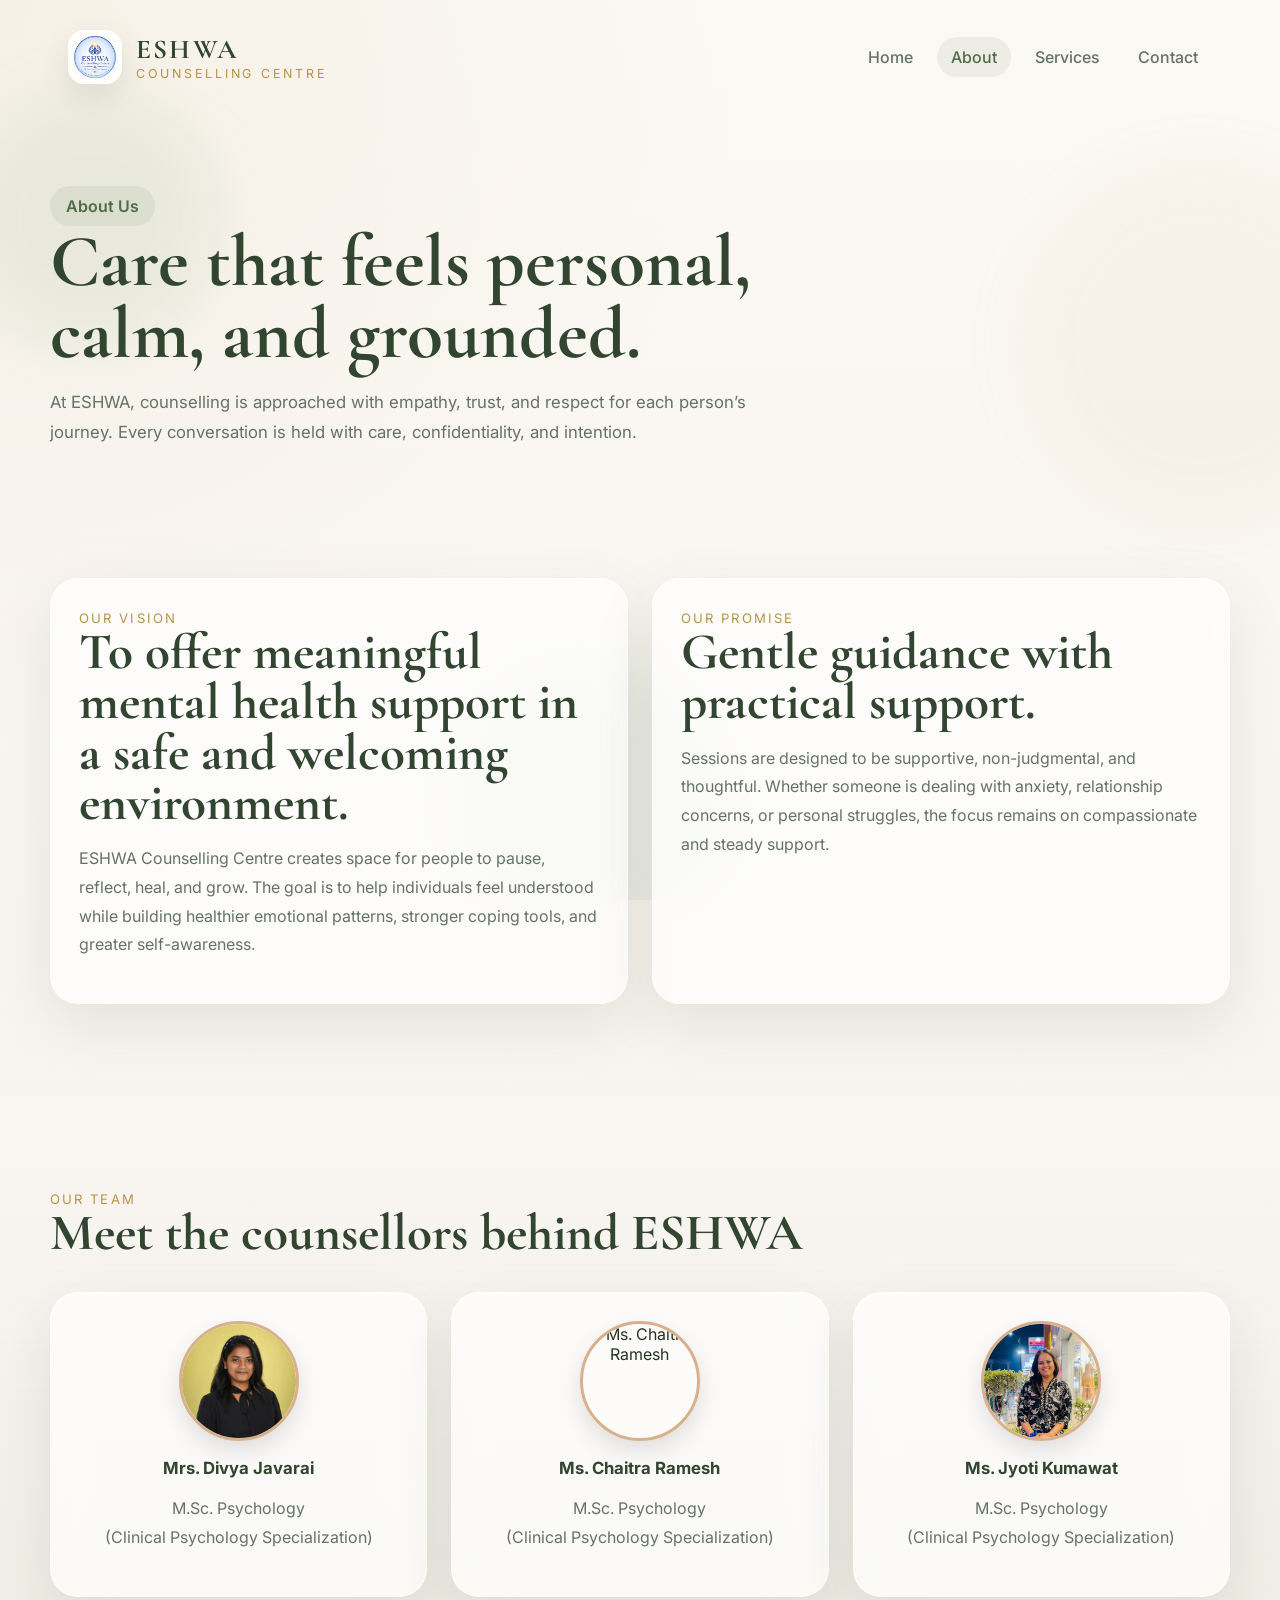
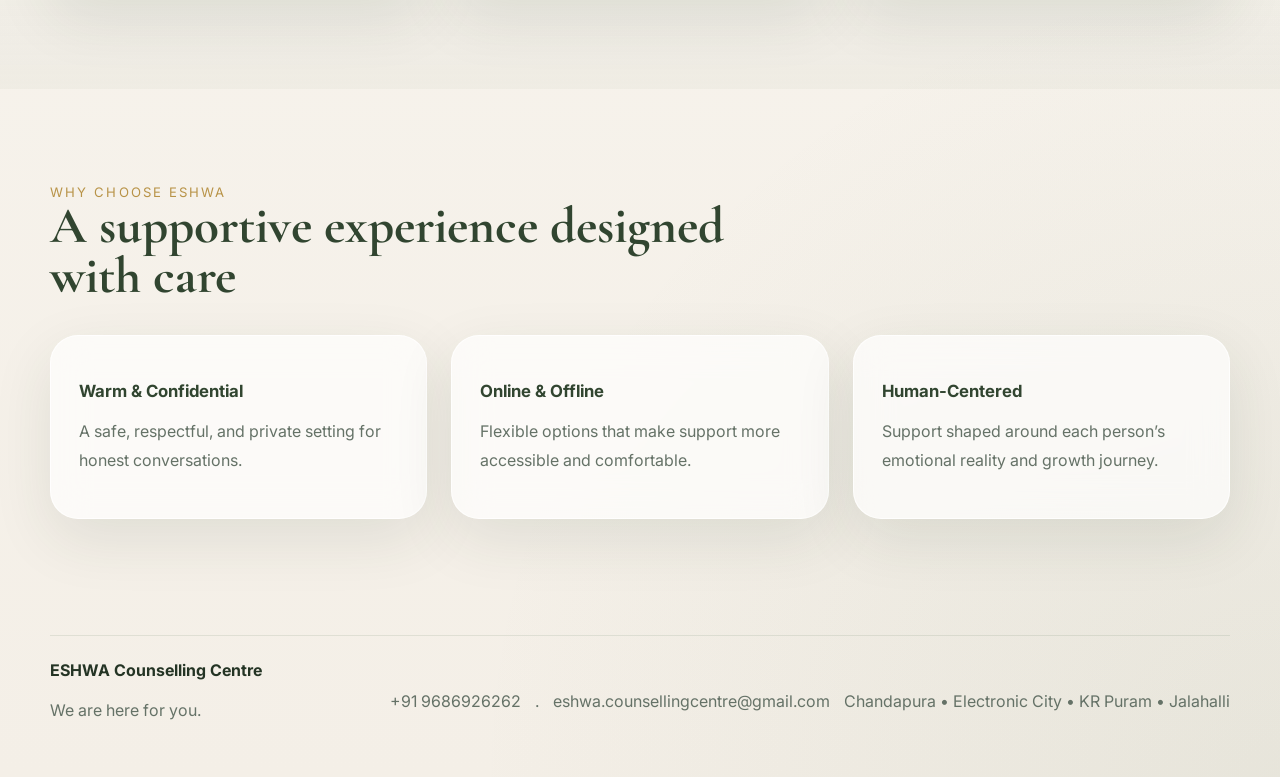
==== about.html @ 6096e4e2 "first commit" ====
<!DOCTYPE html>
<html lang="en">
<head>
  <meta charset="UTF-8" />
  <meta name="viewport" content="width=device-width, initial-scale=1.0" />
  <title>About | ESHWA Counselling Centre</title>
  <link rel="preconnect" href="https://fonts.googleapis.com">
  <link rel="preconnect" href="https://fonts.gstatic.com" crossorigin>
  <link href="https://fonts.googleapis.com/css2?family=Cormorant+Garamond:wght@500;600;700&family=Inter:wght@400;500;600;700&display=swap" rel="stylesheet">
  <link rel="stylesheet" href="styles.css" />
</head>
<body>
  <div class="bg-orbs">
    <span class="orb orb-1"></span>
    <span class="orb orb-2"></span>
    <span class="orb orb-3"></span>
  </div>

  <header class="site-header" id="siteHeader">
    <div class="container nav-wrap">
      <a href="index.html" class="brand">
        <img src="assets/logo.png" alt="ESHWA Counselling Centre logo" />
        <div>
          <span>ESHWA</span>
          <small>Counselling Centre</small>
        </div>
      </a>

      <button class="nav-toggle" id="navToggle" aria-label="Toggle menu" aria-expanded="false">
        <span></span><span></span><span></span>
      </button>

      <nav class="site-nav" id="siteNav">
        <a href="index.html">Home</a>
        <a class="active" href="about.html">About</a>
        <a href="services.html">Services</a>
        <a href="contact.html">Contact</a>
      </nav>
    </div>
  </header>

  <main>
    <section class="page-hero container">
      <div class="reveal">
        <span class="pill">About Us</span>
        <h1>Care that feels personal, calm, and grounded.</h1>
        <p>
          At ESHWA, counselling is approached with empathy, trust, and respect for each person’s
          journey. Every conversation is held with care, confidentiality, and intention.
        </p>
      </div>
    </section>

    <section class="section">
      <div class="container split-grid">
        <div class="content-card reveal">
          <span class="eyebrow">Our Vision</span>
          <h2>To offer meaningful mental health support in a safe and welcoming environment.</h2>
          <p>
            ESHWA Counselling Centre creates space for people to pause, reflect, heal, and grow.
            The goal is to help individuals feel understood while building healthier emotional patterns,
            stronger coping tools, and greater self-awareness.
          </p>
        </div>

        <div class="content-card reveal delay-2">
          <span class="eyebrow">Our Promise</span>
          <h2>Gentle guidance with practical support.</h2>
          <p>
            Sessions are designed to be supportive, non-judgmental, and thoughtful. Whether someone
            is dealing with anxiety, relationship concerns, or personal struggles, the focus remains
            on compassionate and steady support.
          </p>
        </div>
      </div>
    </section>

    <section class="section soft-section">
      <div class="container">
        <div class="section-head reveal">
          <span class="eyebrow">Our Team</span>
          <h2>Meet the counsellors behind ESHWA</h2>
        </div>

        <div class="grid-3">
          <article class="card reveal">
            <img src="assets/divya.jpeg" alt="Mrs. Divya Javarai" class="team-photo" loading="lazy" />
            <h3>Mrs. Divya Javarai</h3>
            <p>M.Sc. Psychology<br />(Clinical Psychology Specialization)</p>
          </article>

          <article class="card reveal delay-1">
            <img src="assets/chaitra.png" alt="Ms. Chaitra Ramesh" class="team-photo" loading="lazy" />
            <h3>Ms. Chaitra Ramesh</h3>
            <p>M.Sc. Psychology<br />(Clinical Psychology Specialization)</p>
          </article>

          <article class="card reveal delay-2">
            <img src="assets/jyoti.jpeg" alt="Ms. Jyoti Kumawat" class="team-photo" loading="lazy" />
            <h3>Ms. Jyoti Kumawat</h3>
            <p>M.Sc. Psychology<br />(Clinical Psychology Specialization)</p>
          </article>
        </div>
      </div>
    </section>

    <section class="section">
      <div class="container">
        <div class="section-head reveal">
          <span class="eyebrow">Why Choose ESHWA</span>
          <h2>A supportive experience designed with care</h2>
        </div>

        <div class="grid-3">
          <article class="card reveal">
            <h3>Warm & Confidential</h3>
            <p>A safe, respectful, and private setting for honest conversations.</p>
          </article>

          <article class="card reveal delay-1">
            <h3>Online & Offline</h3>
            <p>Flexible options that make support more accessible and comfortable.</p>
          </article>

          <article class="card reveal delay-2">
            <h3>Human-Centered</h3>
            <p>Support shaped around each person’s emotional reality and growth journey.</p>
          </article>
        </div>
      </div>
    </section>
  </main>

  <footer class="site-footer">
    <div class="container footer-wrap">
      <div>
        <strong>ESHWA Counselling Centre</strong>
        <p>We are here for you.</p>
      </div>
      <div class="footer-links">
        <span>+91 9686926262</span>.
        <a href="mailto:eshwa.counsellingcentre@gmail.com">eshwa.counsellingcentre@gmail.com</a>
        <span>Chandapura • Electronic City • KR Puram • Jalahalli</span>
      </div>
    </div>
  </footer>

  <script src="script.js"></script>
</body>
</html>
---- styles.css ----
:root {
  --bg: #f8f5ef;
  --bg-soft: #f2eee6;
  --surface: rgba(255, 255, 255, 0.68);
  --surface-strong: #ffffff;
  --text: #243424;
  --muted: #657267;
  --brand: #4f6b48;
  --brand-dark: #314530;
  --gold: #b89347;
  --line: rgba(79, 107, 72, 0.12);
  --shadow: 0 20px 60px rgba(44, 61, 40, 0.1);
  --radius: 28px;
  --radius-md: 20px;
  --max-width: 1180px;
}

* {
  box-sizing: border-box;
}

html {
  scroll-behavior: smooth;
}

body {
  margin: 0;
  font-family: "Inter", sans-serif;
  color: var(--text);
  background:
    radial-gradient(circle at top left, rgba(184, 147, 71, 0.08), transparent 28%),
    radial-gradient(circle at bottom right, rgba(79, 107, 72, 0.08), transparent 30%),
    linear-gradient(180deg, #fbf9f4 0%, #f4efe7 100%);
  overflow-x: hidden;
}

img {
  display: block;
  max-width: 100%;
}

a {
  color: inherit;
  text-decoration: none;
}

.container {
  width: min(var(--max-width), calc(100% - 32px));
  margin: 0 auto;
}

.bg-orbs {
  position: fixed;
  inset: 0;
  pointer-events: none;
  z-index: -1;
  overflow: hidden;
}

.orb {
  position: absolute;
  border-radius: 999px;
  filter: blur(28px);
  opacity: 0.5;
  animation: drift 18s ease-in-out infinite alternate;
}

.orb-1 {
  width: 260px;
  height: 260px;
  background: rgba(143, 173, 132, 0.26);
  top: 10%;
  left: -40px;
}

.orb-2 {
  width: 360px;
  height: 360px;
  background: rgba(208, 188, 132, 0.18);
  right: -100px;
  top: 18%;
  animation-delay: 2s;
}

.orb-3 {
  width: 280px;
  height: 280px;
  background: rgba(123, 154, 116, 0.18);
  bottom: -40px;
  left: 35%;
  animation-delay: 4s;
}

.site-header {
  position: sticky;
  top: 0;
  z-index: 100;
  padding: 16px 0;
  transition: 0.3s ease;
}

.nav-wrap {
  display: flex;
  align-items: center;
  justify-content: space-between;
  gap: 18px;
  padding: 14px 18px;
  border-radius: 20px;
  transition: 0.3s ease;
}

.site-header.scrolled .nav-wrap {
  background: rgba(255, 255, 255, 0.72);
  backdrop-filter: blur(18px);
  border: 1px solid rgba(255, 255, 255, 0.8);
  box-shadow: var(--shadow);
}

.brand {
  display: flex;
  align-items: center;
  gap: 14px;
}

.brand img {
  width: 54px;
  height: 54px;
  object-fit: contain;
  border-radius: 16px;
  background: rgba(255, 255, 255, 0.9);
  padding: 6px;
  box-shadow: 0 10px 28px rgba(61, 79, 56, 0.12);
}

.brand span {
  display: block;
  font-family: "Cormorant Garamond", serif;
  font-size: 1.7rem;
  font-weight: 700;
  letter-spacing: 0.08em;
  color: var(--brand-dark);
}

.brand small {
  display: block;
  color: var(--gold);
  font-size: 0.78rem;
  letter-spacing: 0.22em;
  text-transform: uppercase;
}

.site-nav {
  display: flex;
  align-items: center;
  gap: 10px;
}

.site-nav a {
  padding: 10px 14px;
  border-radius: 999px;
  color: var(--muted);
  font-weight: 500;
  transition: 0.25s ease;
}

.site-nav a:hover,
.site-nav a.active {
  color: var(--brand);
  background: rgba(79, 107, 72, 0.08);
}

.nav-toggle {
  display: none;
  width: 48px;
  height: 48px;
  border: 0;
  border-radius: 14px;
  background: rgba(255, 255, 255, 0.76);
  cursor: pointer;
  padding: 0;
  place-items: center;
}

.nav-toggle span {
  display: block;
  width: 20px;
  height: 2px;
  background: var(--brand-dark);
  margin: 4px auto;
  border-radius: 999px;
}

.hero {
  display: grid;
  grid-template-columns: 1.1fr 0.9fr;
  gap: 28px;
  align-items: center;
  min-height: calc(100vh - 120px);
  padding: 32px 0 72px;
}

.page-hero {
  padding: 72px 0 22px;
}

.hero h1,
.page-hero h1,
.section-head h2,
.content-card h2,
.cta-banner h2 {
  margin: 0 0 14px;
  font-family: "Cormorant Garamond", serif;
  font-weight: 700;
  line-height: 0.98;
  color: var(--brand-dark);
}

.hero h1 {
  font-size: clamp(3rem, 7vw, 6rem);
}

.page-hero h1 {
  font-size: clamp(2.7rem, 6vw, 4.6rem);
  max-width: 820px;
}

.hero p,
.page-hero p,
.section-head p,
.content-card p,
.card p,
.site-footer p,
.cta-banner p {
  color: var(--muted);
  line-height: 1.8;
}

.hero p,
.page-hero p {
  max-width: 700px;
  font-size: 1.05rem;
}

.pill,
.eyebrow,
.mini-tag {
  display: inline-flex;
  align-items: center;
  gap: 8px;
  width: fit-content;
  border-radius: 999px;
}

.pill {
  padding: 10px 16px;
  background: rgba(79, 107, 72, 0.08);
  color: var(--brand);
  font-weight: 600;
}

.eyebrow,
.mini-tag {
  color: var(--gold);
  font-size: 0.82rem;
  text-transform: uppercase;
  letter-spacing: 0.16em;
}

.hero-actions,
.chip-row,
.footer-links {
  display: flex;
  flex-wrap: wrap;
  gap: 14px;
}

.btn {
  position: relative;
  display: inline-flex;
  justify-content: center;
  align-items: center;
  padding: 14px 22px;
  border-radius: 999px;
  font-weight: 600;
  transition: transform 0.25s ease, box-shadow 0.25s ease;
  overflow: hidden;
}

.btn:hover {
  transform: translateY(-3px);
}

.btn-primary {
  color: #fff;
  background: linear-gradient(135deg, var(--brand-dark), var(--brand));
  box-shadow: 0 16px 36px rgba(49, 69, 48, 0.22);
}

.btn-primary::after {
  content: "";
  position: absolute;
  inset: 0;
  background: linear-gradient(110deg, transparent 25%, rgba(255, 255, 255, 0.28) 50%, transparent 75%);
  transform: translateX(-140%);
  animation: shine 4.2s linear infinite;
}

.btn-secondary {
  color: var(--brand-dark);
  border: 1px solid var(--line);
  background: rgba(255, 255, 255, 0.66);
  backdrop-filter: blur(10px);
}

.hero-panel,
.card,
.content-card,
.quote-card,
.cta-banner,
.stat-card {
  background: var(--surface);
  border: 1px solid rgba(255, 255, 255, 0.76);
  backdrop-filter: blur(18px);
  box-shadow: var(--shadow);
}

.hero-panel {
  padding: 28px;
  border-radius: 30px;
}

.panel-top {
  display: flex;
  align-items: center;
  justify-content: space-between;
  gap: 16px;
  margin-bottom: 22px;
}

.panel-top img {
  width: 84px;
  height: 84px;
  object-fit: contain;
  animation: floatY 4s ease-in-out infinite;
}

.team-list {
  display: grid;
  gap: 16px;
  margin-bottom: 24px;
}

.team-line {
  padding-bottom: 14px;
  border-bottom: 1px solid var(--line);
}

.team-line:last-child {
  border-bottom: 0;
  padding-bottom: 0;
}

.team-line strong,
.card h3,
.content-card h2,
.cta-banner h2 {
  display: block;
}

.team-line strong,
.card h3 {
  margin-bottom: 6px;
  font-size: 1.05rem;
  color: var(--brand-dark);
}

.team-line span {
  color: var(--muted);
}

.stats-row {
  display: grid;
  grid-template-columns: repeat(3, 1fr);
  gap: 16px;
  margin-top: 32px;
}

.stat-card {
  padding: 18px;
  border-radius: 20px;
  text-align: center;
}

.stat-card strong {
  display: block;
  margin-bottom: 6px;
  color: var(--brand-dark);
}

.stat-card span {
  color: var(--muted);
  font-size: 0.92rem;
}

.section {
  padding: 92px 0;
}

.soft-section {
  background: linear-gradient(180deg, rgba(255,255,255,0.28), rgba(79,107,72,0.04));
}

.section-head {
  max-width: 760px;
  margin-bottom: 34px;
}

.section-head h2,
.content-card h2,
.cta-banner h2 {
  font-size: clamp(2.1rem, 4vw, 3.3rem);
}

.grid-3,
.split-grid,
.contact-grid,
.services-grid {
  display: grid;
  gap: 24px;
}

.grid-3 {
  grid-template-columns: repeat(3, 1fr);
}

.split-grid {
  grid-template-columns: 1fr 1fr;
  align-items: stretch;
}

.services-grid {
  grid-template-columns: repeat(4, 1fr);
}

.contact-grid {
  grid-template-columns: 1.1fr 0.9fr;
  align-items: start;
}

.card,
.content-card,
.quote-card {
  padding: 28px;
  border-radius: var(--radius);
  transition: transform 0.3s ease, box-shadow 0.3s ease;
}

.card:hover,
.content-card:hover,
.quote-card:hover {
  transform: translateY(-8px);
  box-shadow: 0 24px 64px rgba(44, 61, 40, 0.16);
}

.quote-card {
  display: grid;
  place-items: center;
  min-height: 100%;
  text-align: center;
  background: linear-gradient(135deg, rgba(79,107,72,0.1), rgba(184,147,71,0.08));
}

.quote-card p {
  margin: 0;
  font-family: "Cormorant Garamond", serif;
  font-size: clamp(2.1rem, 5vw, 3.5rem);
  color: var(--brand-dark);
}

.avatar {
  width: 64px;
  height: 64px;
  margin-bottom: 18px;
  border-radius: 18px;
  display: grid;
  place-items: center;
  background: linear-gradient(135deg, rgba(79,107,72,0.14), rgba(184,147,71,0.18));
  color: var(--brand-dark);
  font-weight: 700;
  letter-spacing: 0.08em;
}

.chip {
  padding: 10px 14px;
  border-radius: 999px;
  background: rgba(79, 107, 72, 0.08);
  color: var(--brand);
  font-size: 0.92rem;
  font-weight: 500;
}

.center-wrap {
  margin-top: 28px;
  text-align: center;
}

.text-link {
  color: var(--brand);
  font-weight: 600;
}

.cta-banner {
  border-radius: 32px;
  padding: 34px 28px;
  display: flex;
  align-items: center;
  justify-content: space-between;
  gap: 24px;
}

.process-list {
  display: grid;
  gap: 18px;
  margin-top: 26px;
}

.process-item {
  display: grid;
  grid-template-columns: 52px 1fr;
  gap: 16px;
  align-items: start;
}

.process-item span {
  width: 52px;
  height: 52px;
  border-radius: 50%;
  display: grid;
  place-items: center;
  color: #fff;
  background: linear-gradient(135deg, var(--brand-dark), var(--brand));
  font-weight: 700;
}

.process-item strong {
  display: block;
  margin-bottom: 6px;
  color: var(--brand-dark);
}

.stack {
  display: grid;
  gap: 24px;
}

.qr-card {
  text-align: center;
}

.qr-card img {
  width: min(220px, 100%);
  margin: 18px auto 20px;
  border-radius: 22px;
  background: #fff;
  padding: 10px;
  box-shadow: 0 12px 32px rgba(34, 46, 31, 0.1);
}

.site-footer {
  padding: 24px 0 36px;
}

.footer-wrap {
  padding-top: 24px;
  border-top: 1px solid var(--line);
  display: flex;
  justify-content: space-between;
  gap: 20px;
  flex-wrap: wrap;
}

.footer-links {
  color: var(--muted);
  align-items: center;
}

.reveal {
  opacity: 0;
  transform: translateY(28px);
  transition: opacity 0.8s ease, transform 0.8s ease;
}

.reveal.show {
  opacity: 1;
  transform: translateY(0);
}

.delay-1 { transition-delay: 0.12s; }
.delay-2 { transition-delay: 0.24s; }
.delay-3 { transition-delay: 0.36s; }

@keyframes drift {
  from { transform: translateY(0) translateX(0) scale(1); }
  to { transform: translateY(30px) translateX(20px) scale(1.08); }
}

@keyframes floatY {
  0%, 100% { transform: translateY(0); }
  50% { transform: translateY(-8px); }
}

@keyframes shine {
  100% { transform: translateX(160%); }
}

@media (max-width: 1080px) {
  .hero,
  .split-grid,
  .contact-grid,
  .services-grid,
  .grid-3,
  .stats-row {
    grid-template-columns: 1fr 1fr;
  }

  .hero {
    min-height: auto;
    padding-top: 24px;
  }
}

@media (max-width: 820px) {
  .nav-toggle {
    display: grid;
  }

  .site-nav {
    display: none;
    position: absolute;
    top: calc(100% + 12px);
    left: 16px;
    right: 16px;
    padding: 14px;
    border-radius: 20px;
    background: rgba(255, 255, 255, 0.9);
    backdrop-filter: blur(18px);
    box-shadow: var(--shadow);
    flex-direction: column;
    align-items: stretch;
  }

  .site-nav.open {
    display: flex;
  }

  .hero,
  .split-grid,
  .contact-grid,
  .services-grid,
  .grid-3,
  .stats-row {
    grid-template-columns: 1fr;
  }

  .cta-banner,
  .footer-wrap,
  .panel-top {
    flex-direction: column;
    align-items: flex-start;
  }

  .panel-top img {
    width: 72px;
    height: 72px;
  }

  .hero h1 {
    font-size: clamp(2.7rem, 12vw, 4rem);
  }

  .section,
  .page-hero {
    padding-top: 72px;
  }
}

.team-photo {
  display: block;
  width: 120px;
  height: 120px;
  object-fit: cover;
  border-radius: 50%;
  margin: 0 auto 1rem;
  border: 3px solid #d9b08c;
  box-shadow: 0 10px 25px rgba(0, 0, 0, 0.12);
}

.soft-section .card {
  text-align: center;
}

.soft-section .card h3,
.soft-section .card p {
  text-align: center;
}
.languages-section {
  max-width: 1200px;
  margin: 32px auto 48px;
  padding: 0 28px;
}

.languages-section .section-pill {
  display: inline-block;
  margin-bottom: 12px;
}

.languages-section h2 {
  margin: 0 0 18px;
  font-size: 48px;
  line-height: 1.1;
  color: #425846;
}

.languages {
  display: flex;
  flex-wrap: wrap;
  gap: 12px;
}

.language-tag {
  display: inline-flex;
  align-items: center;
  padding: 10px 16px;
  border-radius: 999px;
  background: rgba(255, 255, 255, 0.85);
  border: 1px solid rgba(66, 88, 70, 0.08);
  color: #425846;
  font-size: 14px;
  font-weight: 500;
  box-shadow: 0 6px 18px rgba(0, 0, 0, 0.05);
}

.Locations-section {
  max-width: 1200px;
  margin: 32px auto 48px;
  padding: 0 28px;
}

.Locations-section .section-pill {
  display: inline-block;
  margin-bottom: 12px;
}

.Locations-section h2 {
  margin: 0 0 18px;
  font-size: 48px;
  line-height: 1.1;
  color: #425846;
}

.Locations {
  display: flex;
  flex-wrap: wrap;
  gap: 12px;
}

.Location-tag {
  display: inline-flex;
  align-items: center;
  padding: 10px 16px;
  border-radius: 999px;
  background: rgba(255, 255, 255, 0.85);
  border: 1px solid rgba(66, 88, 70, 0.08);
  color: #425846;
  font-size: 14px;
  font-weight: 500;
  box-shadow: 0 6px 18px rgba(0, 0, 0, 0.05);
}
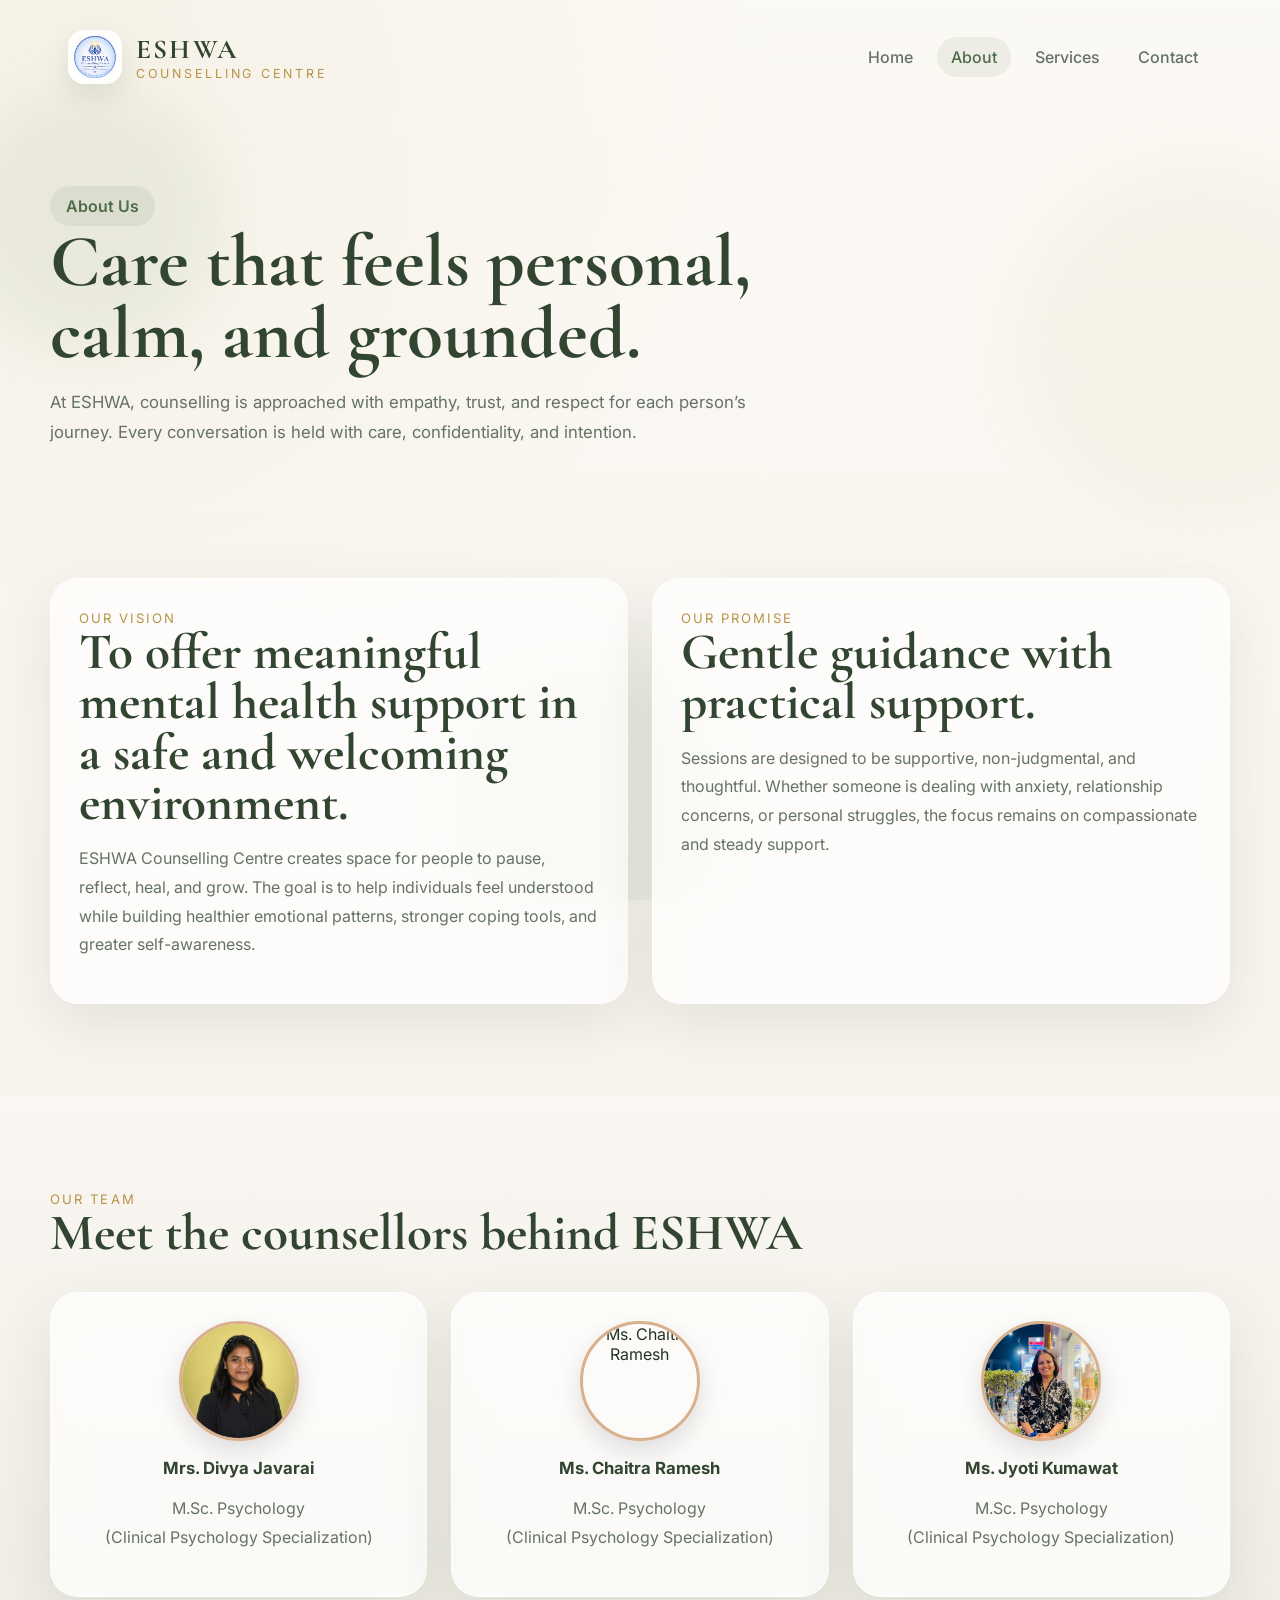
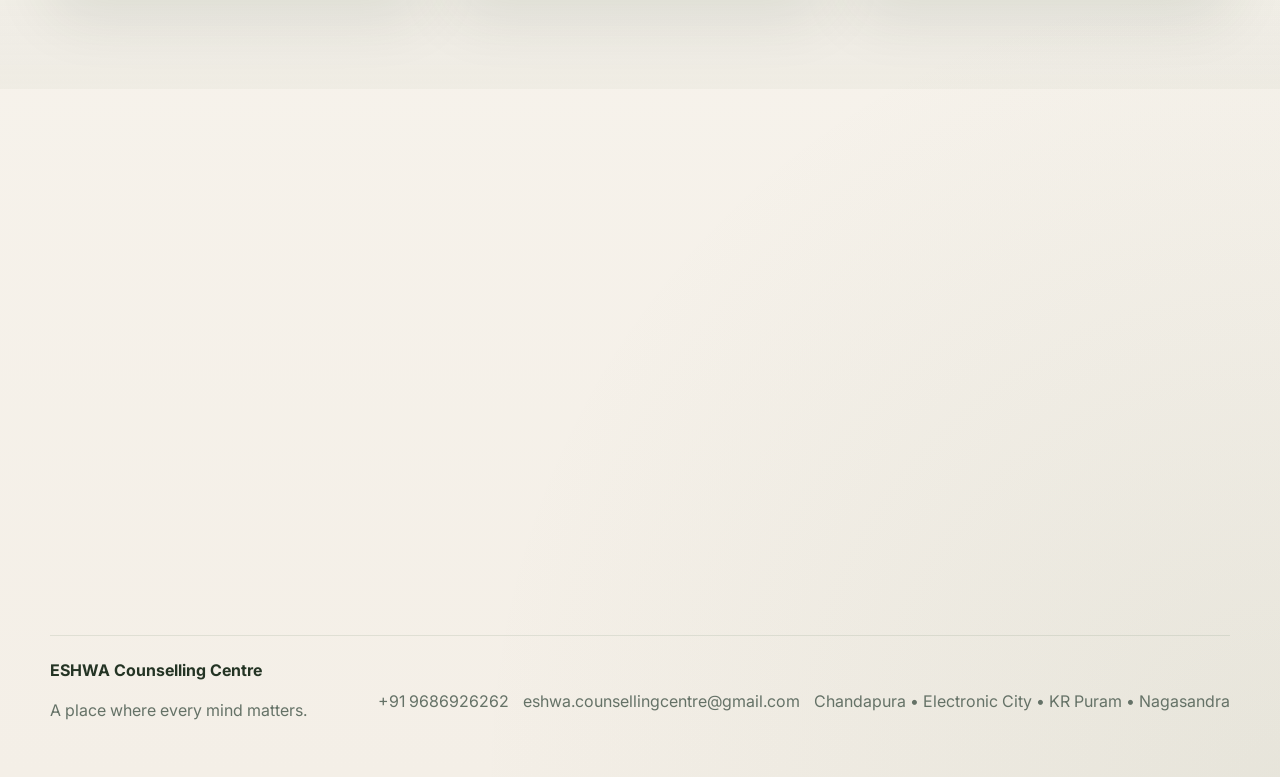
==== commit 2f29cb05: "first commmit" ====
--- a/about.html
+++ b/about.html
@@ -135,12 +135,12 @@
     <div class="container footer-wrap">
       <div>
         <strong>ESHWA Counselling Centre</strong>
-        <p>We are here for you.</p>
+        <p>A place where every mind matters.</p>
       </div>
       <div class="footer-links">
-        <span>+91 9686926262</span>.
+        <a href="tel:+919686926262">+91 9686926262</a>
         <a href="mailto:eshwa.counsellingcentre@gmail.com">eshwa.counsellingcentre@gmail.com</a>
-        <span>Chandapura • Electronic City • KR Puram • Jalahalli</span>
+        <span>Chandapura • Electronic City • KR Puram • Nagasandra</span>
       </div>
     </div>
   </footer>
--- a/styles.css
+++ b/styles.css
@@ -775,4 +775,162 @@
   font-size: 14px;
   font-weight: 500;
   box-shadow: 0 6px 18px rgba(0, 0, 0, 0.05);
-}+}
+/* Appointment inquiry form */
+.contact-form-section {
+  background: linear-gradient(135deg, rgba(36, 59, 58, 0.05), rgba(232, 123, 94, 0.08));
+}
+
+.inquiry-layout {
+  display: grid;
+  grid-template-columns: 0.85fr 1.15fr;
+  gap: clamp(32px, 7vw, 88px);
+  align-items: center;
+}
+
+.inquiry-intro h2 {
+  max-width: 540px;
+  margin: 18px 0;
+  color: var(--brand-dark);
+  font: 700 clamp(2.8rem, 5.5vw, 5rem)/0.98 "Cormorant Garamond", serif;
+}
+
+.inquiry-intro h2 em {
+  color: #e87b5e;
+}
+
+.inquiry-intro > p {
+  max-width: 420px;
+  color: var(--muted);
+  line-height: 1.8;
+}
+
+.inquiry-contact {
+  display: grid;
+  gap: 12px;
+  margin-top: 30px;
+}
+
+.inquiry-contact a {
+  width: fit-content;
+  color: var(--brand-dark);
+  font-weight: 600;
+  overflow-wrap: anywhere;
+}
+
+.inquiry-form {
+  padding: clamp(24px, 4vw, 42px);
+  border: 1px solid rgba(79, 107, 72, 0.12);
+  border-radius: var(--radius);
+  background: rgba(255, 255, 255, 0.88);
+  box-shadow: var(--shadow);
+}
+
+.inquiry-form-heading {
+  display: flex;
+  justify-content: space-between;
+  align-items: flex-start;
+  gap: 20px;
+  padding-bottom: 20px;
+  margin-bottom: 24px;
+  border-bottom: 1px solid var(--line);
+}
+
+.inquiry-form-heading h2 {
+  margin: 0 0 6px;
+  color: var(--brand-dark);
+  font: 700 clamp(1.8rem, 3vw, 2.5rem)/1.05 "Cormorant Garamond", serif;
+}
+
+.inquiry-form-heading p {
+  margin: 0;
+  color: var(--muted);
+  font-size: 0.9rem;
+}
+
+.inquiry-mark {
+  color: #e87b5e;
+  font-size: 1.7rem;
+}
+
+.form-fields {
+  display: grid;
+  grid-template-columns: repeat(2, minmax(0, 1fr));
+  gap: 18px 16px;
+}
+
+.form-field {
+  display: grid;
+  gap: 8px;
+  color: var(--brand-dark);
+  font-size: 0.88rem;
+  font-weight: 600;
+}
+
+.form-field > span {
+  display: inline;
+  color: #d9664e;
+}
+
+.form-field input,
+.form-field select,
+.form-field textarea {
+  width: 100%;
+  min-height: 48px;
+  padding: 12px 14px;
+  border: 1px solid rgba(184, 147, 71, 0.38);
+  border-radius: 12px;
+  background: #fbfaf7;
+  color: var(--text);
+  font: 400 0.96rem "Inter", sans-serif;
+}
+
+.form-field textarea {
+  min-height: 112px;
+  resize: vertical;
+}
+
+.form-field input:focus,
+.form-field select:focus,
+.form-field textarea:focus {
+  outline: 3px solid rgba(232, 123, 94, 0.18);
+  border-color: #e87b5e;
+}
+
+.form-field-wide {
+  grid-column: 1 / -1;
+}
+
+.inquiry-submit {
+  width: 100%;
+  margin-top: 20px;
+  border: 0;
+  color: #173536;
+  background: #e87b5e;
+  box-shadow: 0 12px 28px rgba(232, 123, 94, 0.2);
+  cursor: pointer;
+  font: 600 0.98rem "Inter", sans-serif;
+}
+
+.inquiry-submit span {
+  margin-left: 8px;
+  font-size: 1.15rem;
+}
+
+.form-privacy {
+  margin: 14px 0 0;
+  color: var(--muted);
+  font-size: 0.78rem;
+  line-height: 1.6;
+  text-align: center;
+}
+
+@media (max-width: 820px) {
+  .inquiry-layout { grid-template-columns: 1fr; }
+  .inquiry-intro h2 { max-width: 620px; }
+}
+
+@media (max-width: 560px) {
+  .form-fields { grid-template-columns: 1fr; }
+  .form-field-wide { grid-column: auto; }
+}
